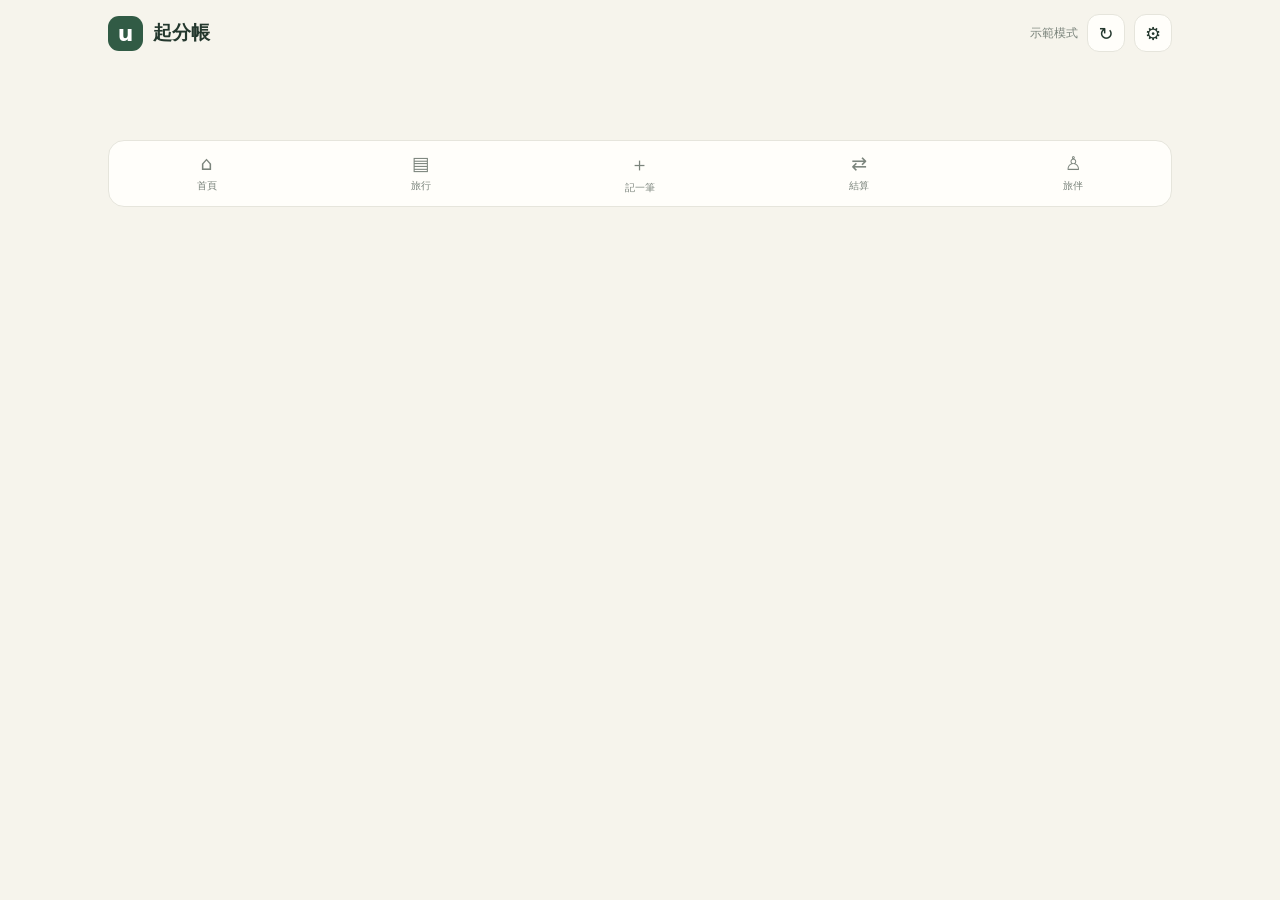
==== index.html @ 635a7072 "Add files via upload" ====
<!doctype html>
<html lang="zh-Hant">
<head>
  <meta charset="utf-8">
  <meta name="viewport" content="width=device-width, initial-scale=1, viewport-fit=cover">
  <meta name="theme-color" content="#f6f4ec">
  <meta name="description" content="u 起分帳｜多人旅行記帳與分帳">
  <title>u 起分帳</title>
  <link rel="manifest" href="./manifest.json">
  <link rel="stylesheet" href="./style.css">
</head>
<body>
  <div class="app-shell">
    <header class="topbar">
      <a class="brand" href="#" data-page="home"><span class="brand-mark">u</span>起分帳</a>
      <div class="top-actions">
        <span id="sync-status">示範模式</span>
        <button class="icon-button" type="button" data-action="sync" aria-label="手動同步">↻</button>
        <button class="icon-button" type="button" data-page="settings" aria-label="設定">⚙</button>
      </div>
    </header>
    <main id="view" class="view" tabindex="-1"></main>
    <nav class="bottom-nav" aria-label="主要導覽">
      <button type="button" data-page="home" class="nav-item">⌂<small>首頁</small></button>
      <button type="button" data-page="trip" class="nav-item">▤<small>旅行</small></button>
      <button type="button" data-page="expense-new" class="nav-item nav-add">＋<small>記一筆</small></button>
      <button type="button" data-page="settlement" class="nav-item">⇄<small>結算</small></button>
      <button type="button" data-page="members" class="nav-item">♙<small>旅伴</small></button>
    </nav>
  </div>
  <dialog id="dialog" class="app-dialog"><div id="dialog-content"></div></dialog>
  <div id="toast" class="toast" role="status" aria-live="polite"></div>
  <script src="./app.js" defer></script>
</body>
</html>
---- style.css ----
:root {
  --bg: #f6f4ec; --surface: #fffefa; --soft: #e7eee7; --ink: #24382e;
  --muted: #7b847c; --green: #315b45; --line: #e6e5dc; --danger: #b64c42;
  font-family: Inter, system-ui, -apple-system, BlinkMacSystemFont, "Noto Sans TC", sans-serif;
  color: var(--ink); background: var(--bg);
}
:root[data-theme="dark"] {
  color-scheme: dark; --bg: #171d19; --surface: #222b25; --soft: #304337;
  --ink: #edf1e9; --muted: #a6b0a7; --green: #a9c9ae; --line: #39443c;
}
* { box-sizing: border-box; }
body { margin: 0; background: var(--bg); color: var(--ink); }
button, input, select { font: inherit; }
button { cursor: pointer; }
.app-shell { max-width: 1100px; min-height: 100dvh; margin: auto; padding: 0 18px 100px; }
.topbar { height: 66px; display: flex; align-items: center; justify-content: space-between; position: sticky; top: 0; z-index: 3; background: var(--bg); }
.brand { display: flex; gap: 10px; align-items: center; text-decoration: none; color: var(--ink); font-weight: 800; font-size: 19px; }
.brand-mark { display: grid; place-items: center; width: 35px; height: 35px; border-radius: 11px; background: var(--green); color: white; font-size: 22px; }
.top-actions { display: flex; align-items: center; gap: 9px; color: var(--muted); font-size: 12px; }
.icon-button { width: 38px; height: 38px; border: 1px solid var(--line); border-radius: 12px; background: var(--surface); color: var(--ink); font-size: 18px; }
.view { max-width: 760px; margin: auto; padding: 22px 0; outline: none; }
.hero { padding: 18px 0 20px; }
.eyebrow { color: var(--green); font-size: 11px; font-weight: 800; letter-spacing: .13em; }
h1 { font-size: clamp(27px, 5vw, 35px); line-height: 1.25; margin: 8px 0; }
h2 { font-size: 19px; margin: 0 0 14px; }
p { color: var(--muted); line-height: 1.6; }
.actions { display: flex; flex-wrap: wrap; gap: 9px; margin: 18px 0 24px; }
.btn { min-height: 44px; padding: 13px 17px; border: 0; border-radius: 13px; background: var(--green); color: white; font-weight: 750; }
.btn.secondary { background: var(--soft); color: var(--green); }
.btn.danger { background: #f7e7e4; color: var(--danger); }
.btn.small { min-height: 34px; padding: 8px 12px; font-size: 12px; }
.card, .stat { margin: 12px 0; padding: 17px; border: 1px solid var(--line); border-radius: 18px; background: var(--surface); }
.grid { display: grid; grid-template-columns: 1fr 1fr; gap: 10px; }
.stat small { display: block; margin-bottom: 7px; color: var(--muted); }
.stat strong { font-size: 23px; }
.section-head { display: flex; align-items: center; justify-content: space-between; gap: 12px; margin: 26px 0 12px; }
.trip-card { display: flex; width: 100%; align-items: center; justify-content: space-between; gap: 12px; margin: 9px 0; padding: 16px; border: 1px solid var(--line); border-radius: 16px; background: var(--surface); color: var(--ink); text-align: left; }
.trip-card strong, .member-info strong { display: block; }
.trip-card small, .member-info small, .hint { color: var(--muted); font-size: 12px; }
.pill { display: inline-block; margin-top: 5px; padding: 5px 9px; border-radius: 20px; background: var(--soft); color: var(--green); font-size: 11px; }
.pill.pending { background: #fff0df; color: #98602e; }
.row { display: flex; align-items: center; justify-content: space-between; gap: 12px; padding: 12px 0; border-bottom: 1px solid var(--line); }
.row:last-child { border: 0; }
.member { display: flex; align-items: center; gap: 10px; padding: 10px 0; }
.avatar { display: grid; width: 36px; height: 36px; flex: 0 0 36px; place-items: center; border-radius: 50%; background: var(--soft); color: var(--green); font-weight: 800; }
.member-info { flex: 1; }
.form { display: grid; gap: 14px; }
.field { display: grid; gap: 7px; }
.field label { font-size: 13px; font-weight: 700; }
.field input, .field select { width: 100%; min-height: 44px; padding: 12px; border: 1px solid var(--line); border-radius: 11px; background: var(--surface); color: var(--ink); }
.form-grid { display: grid; grid-template-columns: 1fr 1fr; gap: 10px; }
.choice { display: flex; align-items: center; gap: 8px; padding: 10px; border: 1px solid var(--line); border-radius: 11px; }
.back { padding: 8px 0; border: 0; background: none; color: var(--green); font-weight: 750; }
.empty { padding: 28px; color: var(--muted); text-align: center; }
.bottom-nav { position: fixed; bottom: 0; left: 50%; z-index: 5; display: flex; width: min(100%, 1100px); justify-content: space-around; padding: 10px 8px calc(10px + env(safe-area-inset-bottom)); transform: translateX(-50%); border-top: 1px solid var(--line); background: var(--surface); }
.nav-item { display: grid; justify-items: center; gap: 3px; border: 0; background: none; color: var(--muted); font-size: 19px; }
.nav-item small { font-size: 10px; }
.nav-item.active { color: var(--green); font-weight: 800; }
#dialog { width: min(92vw, 460px); padding: 20px; border: 1px solid var(--line); border-radius: 18px; background: var(--surface); color: var(--ink); }
#dialog::backdrop { background: #14201988; }
.toast { position: fixed; bottom: 88px; left: 50%; z-index: 8; padding: 10px 16px; transform: translateX(-50%); border-radius: 30px; background: var(--ink); color: var(--surface); opacity: 0; pointer-events: none; }
.toast.show { opacity: 1; }
@media (min-width: 760px) {
  .app-shell { padding-bottom: 25px; }
  .bottom-nav { position: static; width: 100%; margin: 20px auto; transform: none; gap: 35px; border: 1px solid var(--line); border-radius: 16px; }
  .view { padding-top: 32px; }
}
@media (max-width: 480px) { .form-grid { grid-template-columns: 1fr; } .card { padding: 14px; } }
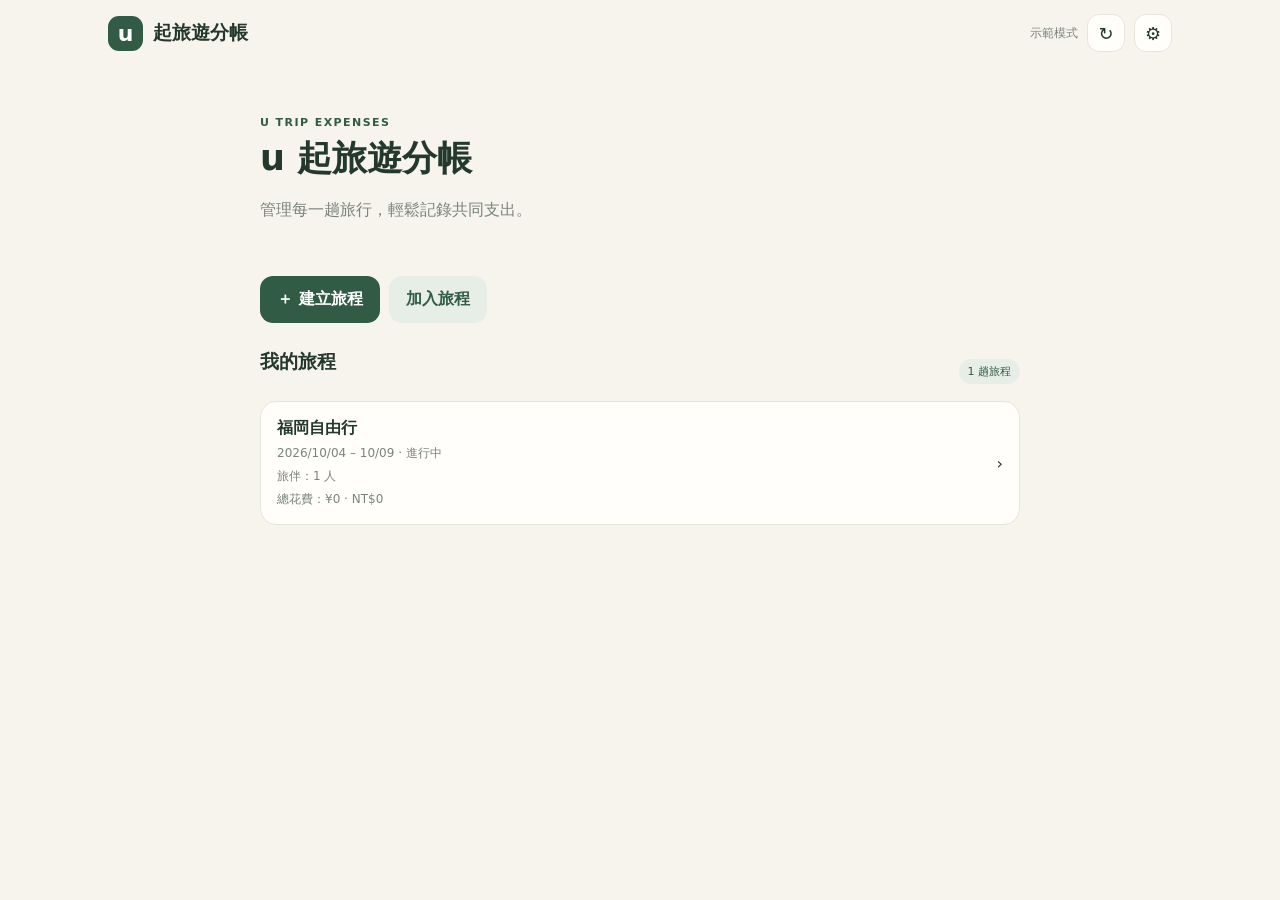
==== commit 52484591: "Update index.html" ====
--- a/index.html
+++ b/index.html
@@ -1,35 +1,107 @@
+<!---html--->
 <!doctype html>
+<!-- 宣告這是一份 HTML5 網頁文件 -->
+
 <html lang="zh-Hant">
+<!-- 設定網頁主要語言為繁體中文 -->
+
 <head>
+  <!-- 網頁基本設定 -->
+
   <meta charset="utf-8">
+  <!-- 設定文字編碼為 UTF-8，避免中文亂碼 -->
+
   <meta name="viewport" content="width=device-width, initial-scale=1, viewport-fit=cover">
+  <!-- 讓網頁依照裝置螢幕寬度調整，支援手機與桌面版 -->
+
   <meta name="theme-color" content="#f6f4ec">
-  <meta name="description" content="u 起分帳｜多人旅行記帳與分帳">
-  <title>u 起分帳</title>
+  <!-- 設定支援的瀏覽器介面主題顏色 -->
+
+  <meta name="description" content="u 起旅遊分帳｜多人旅行記帳與分帳">
+  <!-- 網頁簡介，供搜尋引擎等服務參考 -->
+
+  <title>u 起旅遊分帳</title>
+  <!-- 設定瀏覽器分頁顯示的名稱 -->
+
   <link rel="manifest" href="./manifest.json">
+  <!-- 載入 PWA 網頁應用程式設定檔 -->
+
   <link rel="stylesheet" href="./style.css">
+  <!-- 載入 CSS 樣式表，控制網頁外觀 -->
 </head>
+
 <body>
+  <!-- 網頁實際顯示的內容 -->
+
   <div class="app-shell">
+    <!-- 整個應用程式的最外層容器 -->
+
     <header class="topbar">
-      <a class="brand" href="#" data-page="home"><span class="brand-mark">u</span>起分帳</a>
+      <!-- 頂部導覽區域 -->
+
+      <a class="brand" href="#" data-page="home">
+        <!-- 品牌名稱，點擊後可導向首頁 -->
+
+        <span class="brand-mark">u</span>
+        <!-- 品牌圖示 -->
+
+        起旅遊分帳
+      </a>
+
       <div class="top-actions">
+        <!-- 頂部右側操作區 -->
+
         <span id="sync-status">示範模式</span>
+        <!-- 顯示目前同步或資料連線狀態 -->
+
         <button class="icon-button" type="button" data-action="sync" aria-label="手動同步">↻</button>
-        <button class="icon-button" type="button" data-page="settings" aria-label="設定">⚙</button>
+        <!-- 手動同步按鈕 -->
+
+        <button class="icon-button" type="button" data-page="settings" aria-label="設定">⚙️</button>
+        <!-- 設定按鈕，點擊後開啟設定頁面 -->
       </div>
     </header>
+
     <main id="view" class="view" tabindex="-1"></main>
+    <!-- 主要內容顯示區域，由 JavaScript 動態切換不同頁面 -->
+
     <nav class="bottom-nav" aria-label="主要導覽">
-      <button type="button" data-page="home" class="nav-item">⌂<small>首頁</small></button>
-      <button type="button" data-page="trip" class="nav-item">▤<small>旅行</small></button>
-      <button type="button" data-page="expense-new" class="nav-item nav-add">＋<small>記一筆</small></button>
-      <button type="button" data-page="settlement" class="nav-item">⇄<small>結算</small></button>
-      <button type="button" data-page="members" class="nav-item">♙<small>旅伴</small></button>
-    </nav>
-  </div>
-  <dialog id="dialog" class="app-dialog"><div id="dialog-content"></div></dialog>
+      
+      <button type="button" data-page="trip" class="nav-item">
+    ▤<small>總覽</small>
+  </button>
+  
+  <button type="button" data-page="itinerary" class="nav-item">
+    ▦<small>行程</small>
+  </button>
+  
+  <!-- 記帳導覽：修改日期 2026-11-14 -->
+  <button type="button" data-page="bookkeeping" class="nav-item">
+    🧾<small>記帳</small>
+  </button>
+
+  <button type="button" data-page="members" class="nav-item">
+    ♙<small>旅伴</small>
+  </button>
+
+  <button type="button" data-page="settlement" class="nav-item">
+    ＄<small>結算</small>
+  </button>
+</nav>
+</div>
+
+  <dialog id="dialog" class="app-dialog">
+    <!-- 彈出式對話框，用於顯示表單或確認訊息 -->
+
+    <div id="dialog-content"></div>
+    <!-- 對話框內的內容，由 JavaScript 動態產生 -->
+  </dialog>
+
   <div id="toast" class="toast" role="status" aria-live="polite"></div>
+  <!-- 訊息提示區，例如操作成功或發生錯誤時顯示 -->
+
   <script src="./app.js" defer></script>
+  <!-- 載入 JavaScript 程式，defer 代表 HTML 解析完成後再執行 -->
+
 </body>
-</html>+</html>
--- a/style.css
+++ b/style.css
@@ -1,68 +1,347 @@
+/* ==============================
+   1. 全域主題設定
+   ============================== */
+
+/* 定義網站共用的顏色變數、字體、文字顏色與背景色。 */
 :root {
   --bg: #f6f4ec; --surface: #fffefa; --soft: #e7eee7; --ink: #24382e;
   --muted: #7b847c; --green: #315b45; --line: #e6e5dc; --danger: #b64c42;
   font-family: Inter, system-ui, -apple-system, BlinkMacSystemFont, "Noto Sans TC", sans-serif;
   color: var(--ink); background: var(--bg);
 }
+
+/* 深色模式：使用 data-theme="dark" 時，替換主要顏色變數。 */
 :root[data-theme="dark"] {
   color-scheme: dark; --bg: #171d19; --surface: #222b25; --soft: #304337;
   --ink: #edf1e9; --muted: #a6b0a7; --green: #a9c9ae; --line: #39443c;
 }
+
+/* 所有元素使用 border-box，讓寬高計算包含內距與邊框。 */
 * { box-sizing: border-box; }
+
+/* 網頁主體的基本外觀。 */
 body { margin: 0; background: var(--bg); color: var(--ink); }
+
+/* 表單控制項沿用網站設定的字體。 */
 button, input, select { font: inherit; }
+
+/* 滑鼠移到按鈕時顯示可點擊游標。 */
 button { cursor: pointer; }
+
+
+/* ==============================
+   2. 網站主要版面
+   ============================== */
+
+/* 最外層容器：限制最大寬度、至少填滿視窗高度，並預留底部空間。 */
 .app-shell { max-width: 1100px; min-height: 100dvh; margin: auto; padding: 0 18px 100px; }
+
+/* 頂部導覽列：水平排列內容，並固定在頁面捲動時的頂端。 */
 .topbar { height: 66px; display: flex; align-items: center; justify-content: space-between; position: sticky; top: 0; z-index: 3; background: var(--bg); }
+
+/* 品牌區域：排列品牌圖示與名稱，移除連結底線。 */
 .brand { display: flex; gap: 10px; align-items: center; text-decoration: none; color: var(--ink); font-weight: 800; font-size: 19px; }
+
+/* 品牌圖示：使用網格置中，設定尺寸、圓角及背景色。 */
 .brand-mark { display: grid; place-items: center; width: 35px; height: 35px; border-radius: 11px; background: var(--green); color: white; font-size: 22px; }
+
+/* 頂部右側操作區：排列操作按鈕及狀態文字。 */
 .top-actions { display: flex; align-items: center; gap: 9px; color: var(--muted); font-size: 12px; }
+
+/* 頂部圖示按鈕：設定尺寸、邊框、圓角與背景。 */
 .icon-button { width: 38px; height: 38px; border: 1px solid var(--line); border-radius: 12px; background: var(--surface); color: var(--ink); font-size: 18px; }
+
+/* 主要內容區：限制內容寬度並置中顯示。 */
 .view { max-width: 760px; margin: auto; padding: 22px 0; outline: none; }
+
+/* 首頁主視覺區塊的上下間距。 */
 .hero { padding: 18px 0 20px; }
+
+
+/* ==============================
+   3. 標題與一般文字
+   ============================== */
+
+/* 英文小標題：設定顏色、字體粗細與字距。 */
 .eyebrow { color: var(--green); font-size: 11px; font-weight: 800; letter-spacing: .13em; }
+
+/* 第一層標題：依畫面寬度調整字體大小，設定行高與間距。 */
 h1 { font-size: clamp(27px, 5vw, 35px); line-height: 1.25; margin: 8px 0; }
+
+/* 第二層標題：設定字體大小及下方間距。 */
 h2 { font-size: 19px; margin: 0 0 14px; }
+
+/* 一般段落文字：使用輔助文字顏色與適當行高。 */
 p { color: var(--muted); line-height: 1.6; }
+
+
+/* ==============================
+   4. 按鈕樣式
+   ============================== */
+
+/* 按鈕群組：允許換行，設定按鈕間距及上下外距。 */
 .actions { display: flex; flex-wrap: wrap; gap: 9px; margin: 18px 0 24px; }
+
+/* 主要按鈕：設定最小高度、內距、圓角、背景與文字樣式。 */
 .btn { min-height: 44px; padding: 13px 17px; border: 0; border-radius: 13px; background: var(--green); color: white; font-weight: 750; }
+
+/* 次要按鈕：使用淺色背景及綠色文字。 */
 .btn.secondary { background: var(--soft); color: var(--green); }
+
+/* 危險操作按鈕：例如取消或刪除資料。 */
 .btn.danger { background: #f7e7e4; color: var(--danger); }
+
+/* 小型按鈕：縮小高度、內距與字體。 */
 .btn.small { min-height: 34px; padding: 8px 12px; font-size: 12px; }
+
+
+/* ==============================
+   5. 卡片與統計區塊
+   ============================== */
+
+/* 卡片及統計區塊共用外距、內距、邊框、圓角與背景。 */
 .card, .stat { margin: 12px 0; padding: 17px; border: 1px solid var(--line); border-radius: 18px; background: var(--surface); }
+
+/* 網格區域：預設分成左右兩欄，欄位間距為 10px。 */
 .grid { display: grid; grid-template-columns: 1fr 1fr; gap: 10px; }
+
+/* 統計區塊的小標題：獨立成行並與數字保持間距。 */
 .stat small { display: block; margin-bottom: 7px; color: var(--muted); }
+
+/* 統計區塊中的主要數字。 */
 .stat strong { font-size: 23px; }
+
+
+/* ==============================
+   6. 區塊標題與旅行卡片
+   ============================== */
+
+/* 區塊標題列：標題與右側操作項目左右排列。 */
 .section-head { display: flex; align-items: center; justify-content: space-between; gap: 12px; margin: 26px 0 12px; }
+
+/* 記帳日期區塊：縮小日期與卡片邊框的距離。 */
+/* 修改日期：2026-11-15 */
+.card:has(> .section-head [data-action="toggle-bookkeeping-date"]) {
+  padding: 8px;
+}
+
+/* 日期標題：移除多餘的上方外距。 */
+/* 修改日期：2026-11-15 */
+.card:has(> .section-head [data-action="toggle-bookkeeping-date"]) > .section-head {
+  margin-top: 0;
+}
+
+/* 旅行卡片：整張卡片可作為點擊區域，內容左右排列。 */
 .trip-card { display: flex; width: 100%; align-items: center; justify-content: space-between; gap: 12px; margin: 9px 0; padding: 16px; border: 1px solid var(--line); border-radius: 16px; background: var(--surface); color: var(--ink); text-align: left; }
+
+/* 旅行名稱與旅伴名稱使用區塊顯示，讓文字各自換行。 */
 .trip-card strong, .member-info strong { display: block; }
+
+/* 旅行卡片內的資訊垂直排列。 */
+.trip-card .trip-info { display: flex; flex-direction: column; align-items: flex-start; gap: 6px; }
+
+/* 旅行日期、旅伴資訊及提示文字使用較小的輔助文字樣式。 */
 .trip-card small, .member-info small, .hint { color: var(--muted); font-size: 12px; }
+
+/* 一般狀態標籤：例如成員標記或一般狀態。 */
 .pill { display: inline-block; margin-top: 5px; padding: 5px 9px; border-radius: 20px; background: var(--soft); color: var(--green); font-size: 11px; }
+
+/* 待處理狀態標籤：使用橘色系背景與文字提醒。 */
 .pill.pending { background: #fff0df; color: #98602e; }
+
+
+/* ==============================
+   7. 資料列與旅伴資訊
+   ============================== */
+
+/* 資料列：內容左右排列，底部加入分隔線。 */
 .row { display: flex; align-items: center; justify-content: space-between; gap: 12px; padding: 12px 0; border-bottom: 1px solid var(--line); }
+
+/* 最後一列不顯示底部邊框。 */
 .row:last-child { border: 0; }
+
+/* 旅伴資料列：頭像與文字水平排列。 */
 .member { display: flex; align-items: center; gap: 10px; padding: 10px 0; }
+
+/* 旅伴頭像：固定尺寸的圓形區域，文字置中顯示。 */
 .avatar { display: grid; width: 36px; height: 36px; flex: 0 0 36px; place-items: center; border-radius: 50%; background: var(--soft); color: var(--green); font-weight: 800; }
+
+/* 旅伴文字區域自動填滿剩餘空間。 */
 .member-info { flex: 1; }
+
+
+/* ==============================
+   8. 表單樣式
+   ============================== */
+
+/* 表單使用網格排列，欄位之間保留固定間距。 */
 .form { display: grid; gap: 14px; }
+
+/* 單一欄位：標籤與輸入框垂直排列。 */
 .field { display: grid; gap: 7px; }
+
+/* 表單標籤的字體大小與粗細。 */
 .field label { font-size: 13px; font-weight: 700; }
+
+/* 表單輸入框與下拉選單共用寬度、高度、內距及外觀。 */
 .field input, .field select { width: 100%; min-height: 44px; padding: 12px; border: 1px solid var(--line); border-radius: 11px; background: var(--surface); color: var(--ink); }
+
+/* 表單欄位預設分成左右兩欄。 */
 .form-grid { display: grid; grid-template-columns: 1fr 1fr; gap: 10px; }
+
+/* 單選或勾選項目的外框與排列方式。 */
 .choice { display: flex; align-items: center; gap: 8px; padding: 10px; border: 1px solid var(--line); border-radius: 11px; }
+
+/* 返回按鈕：移除一般按鈕背景與邊框，呈現文字按鈕樣式。 */
 .back { padding: 8px 0; border: 0; background: none; color: var(--green); font-weight: 750; }
+
+/* 沒有資料時的提示區塊：文字置中並保留內距。 */
 .empty { padding: 28px; color: var(--muted); text-align: center; }
+
+
+/* ==============================
+   9. 底部導覽列
+   ============================== */
+
+/* 手機版底部導覽列：固定於視窗底部並水平排列。 */
 .bottom-nav { position: fixed; bottom: 0; left: 50%; z-index: 5; display: flex; width: min(100%, 1100px); justify-content: space-around; padding: 10px 8px calc(10px + env(safe-area-inset-bottom)); transform: translateX(-50%); border-top: 1px solid var(--line); background: var(--surface); }
+.bottom-nav[hidden] { display: none !important; }
+/* 導覽按鈕：圖示與文字垂直排列並置中。 */
 .nav-item { display: grid; justify-items: center; gap: 3px; border: 0; background: none; color: var(--muted); font-size: 19px; }
+
+/* 導覽按鈕中的文字標籤。 */
 .nav-item small { font-size: 10px; }
+
+/* 目前所在頁面的導覽按鈕：使用綠色並加粗文字。 */
 .nav-item.active { color: var(--green); font-weight: 800; }
-#dialog { width: min(92vw, 460px); padding: 20px; border: 1px solid var(--line); border-radius: 18px; background: var(--surface); color: var(--ink); }
+
+
+/* ==============================
+   10. 對話視窗
+   ============================== */
+
+/* 對話視窗：依視窗寬度調整大小，設定內距、圓角及背景。 */
+/* ==============================
+   對話視窗：全螢幕版
+   修改日期：2026-11-14
+   ============================== */
+
+/* 彈窗填滿視窗，內容過長時可在內部捲動。 */
+#dialog {
+  width: 100%;
+  max-width: none;
+  height: 100%;
+  max-height: none;
+  margin: 0;
+  padding: 20px;
+  border: none;
+  border-radius: 0;
+  background: var(--surface);
+  color: var(--ink);
+  overflow-y: auto;
+}
+
+/* 對話視窗開啟時，後方背景遮罩的顏色。 */
 #dialog::backdrop { background: #14201988; }
+
+
+/* ==============================
+   11. 提示訊息
+   ============================== */
+
+/* 提示訊息固定在畫面下方，預設透明且不接受滑鼠點擊。 */
 .toast { position: fixed; bottom: 88px; left: 50%; z-index: 8; padding: 10px 16px; transform: translateX(-50%); border-radius: 30px; background: var(--ink); color: var(--surface); opacity: 0; pointer-events: none; }
+
+/* 加入 show 類別後，讓提示訊息顯示出來。 */
 .toast.show { opacity: 1; }
+
+
+/* ==============================
+   12. 桌面版響應式設定
+   ============================== */
+
+/* 螢幕寬度達到 760px 以上時，套用桌面版配置。 */
 @media (min-width: 760px) {
-  .app-shell { padding-bottom: 25px; }
-  .bottom-nav { position: static; width: 100%; margin: 20px auto; transform: none; gap: 35px; border: 1px solid var(--line); border-radius: 16px; }
+
+  /* 桌面版不需要預留手機底部導覽列的空間。 */
+  .app-shell { padding-bottom: 100px; }
+
+  /* 桌面版導覽列改為一般區塊，不再固定於視窗底部。 */
+  .bottom-nav { position: fixed; bottom: 20px; left: 50%; transform: translateX(-50%); width: 80%; margin: 0; gap: 35px; border: 1px solid var(--line); border-radius: 16px 16px 0 0; }
+
+  /* 增加桌面版主要內容區上方的間距。 */
   .view { padding-top: 32px; }
 }
-@media (max-width: 480px) { .form-grid { grid-template-columns: 1fr; } .card { padding: 14px; } }+
+
+/* ==============================
+   13. 手機版響應式設定
+   ============================== */
+
+/* 螢幕寬度在 480px 以下時，調整表單與卡片配置。 */
+@media (max-width: 480px) {
+
+  /* 表單欄位改成單欄排列，避免手機畫面過窄。 */
+  .form-grid { grid-template-columns: 1fr; }
+
+  /* 縮小卡片內距，增加手機畫面可用空間。 */
+  .card { padding: 14px; }
+}
+
+/* ==============================
+   14. 付款方式介面
+   ============================== */
+
+/* 付款方式：讓標題、現金、信用卡左右排列 */
+.payment-method {
+  display: flex;       /* 使用水平排列 */
+  flex-wrap: wrap;
+  align-items: center; /* 垂直置中 */
+  gap: 12px;            /* 各項目之間的間距 */
+}
+
+/* 付款方式標題獨占一整行 */
+.payment-method > label:first-child {
+  width: 100%;
+}
+
+/* 現金與信用卡選項 */
+.payment-method .choice {
+  display: flex;
+  flex: 1 1 0;
+  min-width: 0;
+  align-items: center;
+  justify-content: center;
+  gap: 4px;
+  margin: 0;
+}
+
+/* 單選圓圈恢復正常尺寸 */
+.payment-method .choice input[type="radio"] {
+  width: auto;
+  min-height: auto;
+  padding: 0;
+  margin: 0;
+  flex: 0 0 auto;
+}
+
+/* 標題與關閉按鈕固定在同一水平列。 */
+.dialog-header {
+  display: flex;
+  justify-content: space-between;
+  align-items: center;
+}
+
+/* 標題不額外增加上下間距。 */
+.dialog-header h2 {
+  margin: 0;
+}
+
+/* 關閉按鈕。 */
+.dialog-close {
+  border: none;
+  background: transparent;
+  font-size: 28px;
+  line-height: 1;
+  cursor: pointer;
+}
